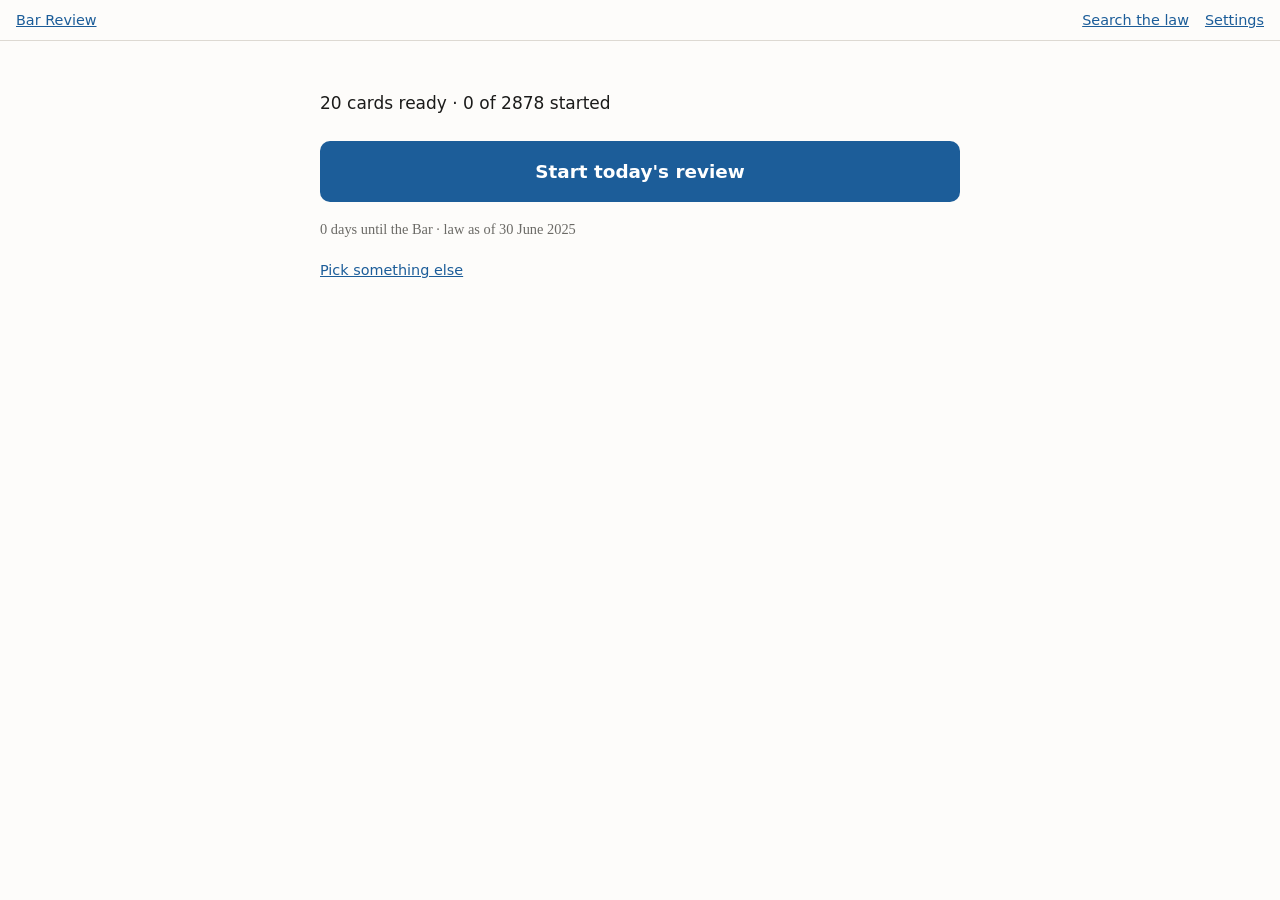
==== index.html @ 3ce19821 "feat: Phase 2 — spaced-repetition drills over 2,878 provisions Splits statutes into individual provi" ====
<!doctype html>
<html lang="en">
<head>
<meta charset="utf-8">
<meta name="viewport" content="width=device-width, initial-scale=1">
<meta http-equiv="Content-Security-Policy"
      content="default-src 'self'; script-src 'self'; style-src 'self'; img-src 'self' data:; connect-src 'self'; base-uri 'none'; form-action 'none'; object-src 'none'">
<title>Bar Review</title>
<link rel="stylesheet" href="app/style.css">
</head>
<body>

<header>
  <button id="nav-home" class="link" type="button">Bar Review</button>
  <nav>
    <button id="nav-library" class="link" type="button">Search the law</button>
    <button id="nav-settings" class="link" type="button">Settings</button>
  </nav>
</header>

<main>

  <!-- HOME: one button. Everything else is quiet. -->
  <section id="home" class="screen">
    <p id="status" class="status">Loading…</p>
    <button id="start" class="big" type="button">Start today's review</button>
    <p id="countdown" class="quiet"></p>
    <button id="pick" class="link quiet" type="button">Pick something else</button>
    <div id="picker" hidden>
      <button class="mode" type="button" data-subject="">Everything</button>
      <button class="mode" type="button" data-subject="civil">Civil Law</button>
      <button class="mode" type="button" data-subject="criminal">Criminal Law</button>
      <button class="mode" type="button" data-subject="political">Political Law</button>
      <button class="mode" type="button" data-subject="commercial_tax">Commercial &amp; Tax</button>
    </div>
  </section>

  <!-- SESSION: one card, nothing else. -->
  <section id="session" class="screen" hidden>
    <p id="progress" class="quiet"></p>
    <article class="card">
      <h2 id="card-citation"></h2>
      <div id="card-answer" hidden>
        <p id="card-text"></p>
        <a id="card-source" class="quiet" target="_blank" rel="noopener noreferrer">View the official source</a>
      </div>
    </article>
    <button id="reveal" class="big" type="button">Show the answer</button>
    <div id="grades" hidden>
      <button class="grade again" type="button" data-grade="0">Didn't know<small>1</small></button>
      <button class="grade hard"  type="button" data-grade="3">Hard<small>2</small></button>
      <button class="grade good"  type="button" data-grade="5">Knew it<small>3</small></button>
    </div>
    <button id="end" class="link quiet" type="button">End session</button>
  </section>

  <!-- DONE -->
  <section id="done" class="screen" hidden>
    <h2>Session finished</h2>
    <p id="done-summary"></p>
    <button id="done-home" class="big" type="button">Back to start</button>
  </section>

  <!-- LIBRARY -->
  <section id="library" class="screen" hidden>
    <label for="q">Search the law</label>
    <input id="q" type="search" placeholder="e.g. rescission, estafa, patent" autocomplete="off">
    <p id="results-count" class="quiet"></p>
    <div id="results"></div>
  </section>

  <!-- SETTINGS -->
  <section id="settings" class="screen" hidden>
    <h2>Settings</h2>

    <label for="exam-date">Your exam date</label>
    <input id="exam-date" type="date">

    <label for="new-limit">New cards per day</label>
    <input id="new-limit" type="number" min="0" max="200" step="5">
    <p class="quiet">Start low. 20 a day is 600 a month.</p>

    <fieldset>
      <legend>Subjects to study</legend>
      <div id="subjects"></div>
    </fieldset>

    <h3>Your progress</h3>
    <p class="quiet">Everything you do stays on this device. Nothing is uploaded.</p>
    <button id="export" class="link" type="button">Save a backup file</button>
    <label for="import" class="link">Restore from a backup file</label>
    <input id="import" type="file" accept="application/json">
    <p id="settings-msg" class="quiet"></p>

    <h3>About the law in this app</h3>
    <p class="quiet" id="about-corpus"></p>
  </section>

</main>

<script type="module" src="app/app.js"></script>
</body>
</html>
---- app/style.css ----
/* Deliberately plain. Native controls, big targets, one thing per screen. */

:root {
  --bg: #fdfcfa;
  --fg: #1b1b1a;
  --quiet: #6b6a66;
  --line: #ddd9d2;
  --accent: #1c5d99;
  --again: #a33;
  --hard: #97701f;
  --good: #2b6a3f;
}

@media (prefers-color-scheme: dark) {
  :root {
    --bg: #16171a;
    --fg: #eceae6;
    --quiet: #9a9892;
    --line: #33353a;
    --accent: #7fb2e5;
    --again: #e08a8a;
    --hard: #d7b45f;
    --good: #85c79b;
  }
}

* { box-sizing: border-box; }

/* A `display` rule beats the hidden attribute, which would leak the grade
   buttons before the answer is shown. Make hidden win, always. */
[hidden] { display: none !important; }

body {
  margin: 0;
  background: var(--bg);
  color: var(--fg);
  font: 17px/1.6 Georgia, "Iowan Old Style", "Times New Roman", serif;
}

header {
  display: flex;
  justify-content: space-between;
  align-items: center;
  gap: 1rem;
  padding: 0.75rem 1rem;
  border-bottom: 1px solid var(--line);
  font-family: system-ui, sans-serif;
  font-size: 0.9rem;
  flex-wrap: wrap;
}

header nav { display: flex; gap: 1rem; }

main {
  max-width: 42rem;
  margin: 0 auto;
  padding: 2rem 1rem 6rem;
}

h2 { font-size: 1.3rem; line-height: 1.3; margin: 0 0 1rem; }
h3 { font-size: 1.05rem; margin: 2.5rem 0 0.5rem; }

.quiet { color: var(--quiet); font-size: 0.9rem; }
.status { font-family: system-ui, sans-serif; margin-bottom: 1.5rem; }

button, input, label { font-family: system-ui, sans-serif; }

/* The one big button. Impossible to miss, impossible to mis-tap. */
.big {
  display: block;
  width: 100%;
  padding: 1.25rem;
  margin: 0 0 1rem;
  font-size: 1.15rem;
  font-weight: 600;
  color: #fff;
  background: var(--accent);
  border: none;
  border-radius: 10px;
  cursor: pointer;
}
.big:hover { filter: brightness(1.08); }

.link {
  background: none;
  border: none;
  padding: 0;
  color: var(--accent);
  font-size: 0.9rem;
  text-decoration: underline;
  cursor: pointer;
}

#picker { display: grid; gap: 0.5rem; margin-top: 1rem; }
.mode {
  padding: 0.85rem;
  background: none;
  border: 1px solid var(--line);
  border-radius: 8px;
  color: var(--fg);
  font-size: 1rem;
  cursor: pointer;
  text-align: left;
}
.mode:hover { border-color: var(--accent); }

/* Session */
.card {
  border: 1px solid var(--line);
  border-radius: 10px;
  padding: 1.5rem;
  margin-bottom: 1.5rem;
  min-height: 9rem;
}
#card-text { white-space: pre-wrap; margin: 0 0 1rem; }

#grades { display: grid; grid-template-columns: repeat(3, 1fr); gap: 0.5rem; }
.grade {
  padding: 1rem 0.5rem;
  border: 2px solid;
  border-radius: 10px;
  background: none;
  font-size: 1rem;
  font-weight: 600;
  cursor: pointer;
  display: flex;
  flex-direction: column;
  align-items: center;
  gap: 0.25rem;
}
.grade small { font-weight: 400; opacity: 0.6; font-size: 0.75rem; }
.again { color: var(--again); border-color: var(--again); }
.hard  { color: var(--hard);  border-color: var(--hard); }
.good  { color: var(--good);  border-color: var(--good); }
.grade:hover { filter: brightness(1.15); }

#end { margin-top: 2rem; }

/* Library */
input[type="search"], input[type="date"], input[type="number"] {
  width: 100%;
  padding: 0.75rem;
  font-size: 1rem;
  border: 1px solid var(--line);
  border-radius: 8px;
  background: var(--bg);
  color: var(--fg);
  margin-bottom: 0.5rem;
}

.result {
  border-top: 1px solid var(--line);
  padding: 1rem 0;
}
.result h3 { margin: 0 0 0.35rem; font-size: 1rem; }
.result p { margin: 0; font-size: 0.95rem; }

/* Settings */
label { display: block; margin: 1.5rem 0 0.35rem; font-size: 0.9rem; }
fieldset { border: 1px solid var(--line); border-radius: 8px; margin: 1.5rem 0; }
legend { font-family: system-ui, sans-serif; font-size: 0.9rem; padding: 0 0.4rem; }
#subjects label { display: flex; gap: 0.5rem; align-items: center; margin: 0.5rem 0; }
#import { display: block; margin-top: 0.5rem; }

mark { background: #ffe98a; color: #1b1b1a; }
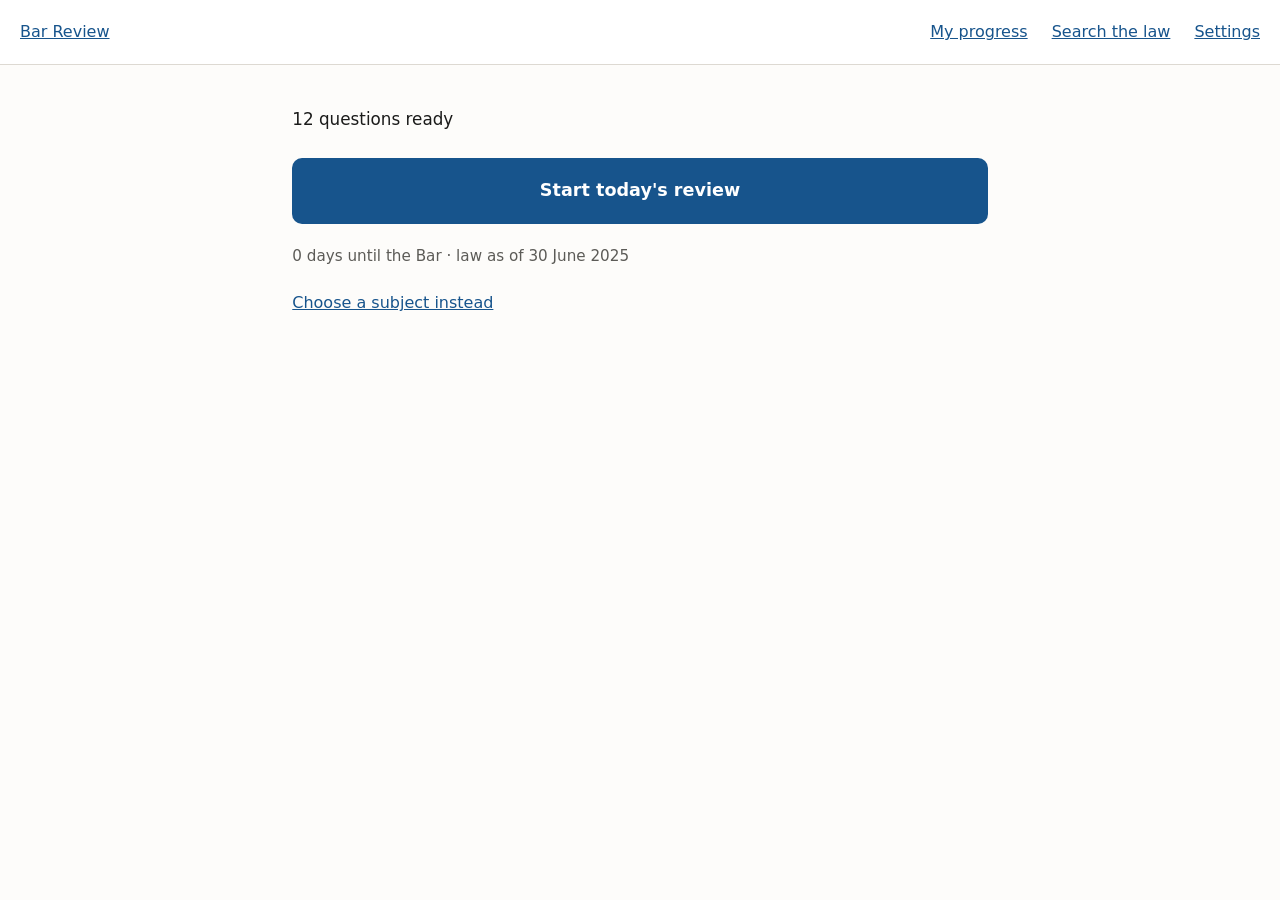
==== commit ee33b03d: "feat: scenario-question study session replacing provision flashcards Five screens, self-graded No/Pa" ====
--- a/index.html
+++ b/index.html
@@ -10,87 +10,100 @@
 </head>
 <body>
 
+<a class="skip" href="#main">Skip to main content</a>
+
 <header>
   <button id="nav-home" class="link" type="button">Bar Review</button>
   <nav>
+    <button id="nav-progress" class="link" type="button">My progress</button>
     <button id="nav-library" class="link" type="button">Search the law</button>
     <button id="nav-settings" class="link" type="button">Settings</button>
   </nav>
 </header>
 
-<main>
+<main id="main">
 
-  <!-- HOME: one button. Everything else is quiet. -->
   <section id="home" class="screen">
-    <p id="status" class="status">Loading…</p>
+    <p id="status" class="status">Loading&hellip;</p>
     <button id="start" class="big" type="button">Start today's review</button>
     <p id="countdown" class="quiet"></p>
-    <button id="pick" class="link quiet" type="button">Pick something else</button>
-    <div id="picker" hidden>
-      <button class="mode" type="button" data-subject="">Everything</button>
-      <button class="mode" type="button" data-subject="civil">Civil Law</button>
-      <button class="mode" type="button" data-subject="criminal">Criminal Law</button>
-      <button class="mode" type="button" data-subject="political">Political Law</button>
-      <button class="mode" type="button" data-subject="commercial_tax">Commercial &amp; Tax</button>
-    </div>
+    <button id="pick" class="link" type="button">Choose a subject instead</button>
+    <div id="picker" hidden></div>
   </section>
 
-  <!-- SESSION: one card, nothing else. -->
   <section id="session" class="screen" hidden>
-    <p id="progress" class="quiet"></p>
+    <p id="progress-line" class="quiet"></p>
+
     <article class="card">
-      <h2 id="card-citation"></h2>
-      <div id="card-answer" hidden>
-        <p id="card-text"></p>
-        <a id="card-source" class="quiet" target="_blank" rel="noopener noreferrer">View the official source</a>
+      <p id="q-type" class="badge"></p>
+      <p id="q-question" class="legal"></p>
+      <p id="q-call"></p>
+
+      <div id="answer" hidden>
+        <h2 class="answer-heading">Answer key</h2>
+        <p id="q-answer" class="legal"></p>
+        <p class="aid-note">This explanation is a study aid. The quoted law below is the authority.</p>
+        <div id="authorities"></div>
+        <p class="verified">Every quotation above was checked against the official text before this question shipped &middot; law as of 30 June 2025</p>
       </div>
     </article>
-    <button id="reveal" class="big" type="button">Show the answer</button>
-    <div id="grades" hidden>
-      <button class="grade again" type="button" data-grade="0">Didn't know<small>1</small></button>
-      <button class="grade hard"  type="button" data-grade="3">Hard<small>2</small></button>
-      <button class="grade good"  type="button" data-grade="5">Knew it<small>3</small></button>
+
+    <button id="reveal" class="big" type="button">Show the answer key</button>
+
+    <div id="grading" hidden>
+      <p class="grade-prompt">Did you get it right?</p>
+      <div id="grades">
+        <button class="grade no" type="button" data-grade="no">No</button>
+        <button class="grade partly" type="button" data-grade="partly">Partly</button>
+        <button class="grade yes" type="button" data-grade="yes">Yes</button>
+      </div>
+      <label for="note">Your notes on this question</label>
+      <textarea id="note" rows="3" placeholder="What you missed, or what your professor said"></textarea>
     </div>
-    <button id="end" class="link quiet" type="button">End session</button>
+
+    <button id="end" class="link" type="button">End this session</button>
   </section>
 
-  <!-- DONE -->
   <section id="done" class="screen" hidden>
     <h2>Session finished</h2>
     <p id="done-summary"></p>
     <button id="done-home" class="big" type="button">Back to start</button>
   </section>
 
-  <!-- LIBRARY -->
+  <section id="progress" class="screen" hidden>
+    <h2>My progress</h2>
+    <div id="progress-body"></div>
+  </section>
+
   <section id="library" class="screen" hidden>
-    <label for="q">Search the law</label>
-    <input id="q" type="search" placeholder="e.g. rescission, estafa, patent" autocomplete="off">
+    <h2>Search the law</h2>
+    <label for="q">Type a word or phrase</label>
+    <input id="q" type="search" autocomplete="off" placeholder="rescission">
     <p id="results-count" class="quiet"></p>
     <div id="results"></div>
   </section>
 
-  <!-- SETTINGS -->
   <section id="settings" class="screen" hidden>
     <h2>Settings</h2>
 
     <label for="exam-date">Your exam date</label>
     <input id="exam-date" type="date">
 
-    <label for="new-limit">New cards per day</label>
+    <label for="new-limit">New questions per day</label>
     <input id="new-limit" type="number" min="0" max="200" step="5">
-    <p class="quiet">Start low. 20 a day is 600 a month.</p>
+    <p class="quiet">Start low. Twenty a day is six hundred a month.</p>
 
     <fieldset>
       <legend>Subjects to study</legend>
       <div id="subjects"></div>
     </fieldset>
 
-    <h3>Your progress</h3>
-    <p class="quiet">Everything you do stays on this device. Nothing is uploaded.</p>
-    <button id="export" class="link" type="button">Save a backup file</button>
-    <label for="import" class="link">Restore from a backup file</label>
+    <h3>Your progress file</h3>
+    <p class="quiet">Everything stays on this device. Nothing is uploaded.</p>
+    <button id="export" class="secondary" type="button">Save a backup file</button>
+    <label for="import">Restore from a backup file</label>
     <input id="import" type="file" accept="application/json">
-    <p id="settings-msg" class="quiet"></p>
+    <p id="settings-msg" class="quiet" role="status"></p>
 
     <h3>About the law in this app</h3>
     <p class="quiet" id="about-corpus"></p>
--- a/app/style.css
+++ b/app/style.css
@@ -1,165 +1,217 @@
-/* Deliberately plain. Native controls, big targets, one thing per screen. */
+/* Readability first. The reader is 50, non-technical, and reading for hours. */
 
 :root {
   --bg: #fdfcfa;
+  --surface: #ffffff;
   --fg: #1b1b1a;
-  --quiet: #6b6a66;
+  --quiet: #5c5b57;
   --line: #ddd9d2;
-  --accent: #1c5d99;
-  --again: #a33;
-  --hard: #97701f;
-  --good: #2b6a3f;
+  --accent: #17548c;
+  --accent-fg: #ffffff;
+  --no: #9c2f2f;
+  --partly: #8a6410;
+  --yes: #23603a;
+  --measure: 68ch;
 }
 
 @media (prefers-color-scheme: dark) {
   :root {
-    --bg: #16171a;
-    --fg: #eceae6;
-    --quiet: #9a9892;
-    --line: #33353a;
-    --accent: #7fb2e5;
-    --again: #e08a8a;
-    --hard: #d7b45f;
-    --good: #85c79b;
+    --bg: #15161a;
+    --surface: #1c1e23;
+    --fg: #ecebe7;
+    --quiet: #a5a39d;
+    --line: #343740;
+    --accent: #7db4e8;
+    --accent-fg: #10141a;
+    --no: #e59191;
+    --partly: #dcb96a;
+    --yes: #8ecda4;
   }
 }
 
 * { box-sizing: border-box; }
 
-/* A `display` rule beats the hidden attribute, which would leak the grade
-   buttons before the answer is shown. Make hidden win, always. */
+/* A display rule beats the hidden attribute, which would leak the answer. */
 [hidden] { display: none !important; }
 
 body {
   margin: 0;
   background: var(--bg);
   color: var(--fg);
-  font: 17px/1.6 Georgia, "Iowan Old Style", "Times New Roman", serif;
+  font: 17px/1.7 system-ui, -apple-system, "Segoe UI", sans-serif;
+}
+
+.skip { position: absolute; left: -9999px; }
+.skip:focus {
+  left: 1rem;
+  top: 0.5rem;
+  background: var(--accent);
+  color: var(--accent-fg);
+  padding: 0.6rem 1rem;
+  border-radius: 8px;
+  z-index: 10;
 }
 
 header {
   display: flex;
   justify-content: space-between;
   align-items: center;
-  gap: 1rem;
-  padding: 0.75rem 1rem;
+  gap: 1rem 1.5rem;
+  flex-wrap: wrap;
+  padding: 0.9rem 1.25rem;
   border-bottom: 1px solid var(--line);
-  font-family: system-ui, sans-serif;
-  font-size: 0.9rem;
-  flex-wrap: wrap;
-}
-
-header nav { display: flex; gap: 1rem; }
+  background: var(--surface);
+}
+header nav { display: flex; gap: 1.5rem; flex-wrap: wrap; }
 
 main {
-  max-width: 42rem;
+  max-width: var(--measure);
   margin: 0 auto;
-  padding: 2rem 1rem 6rem;
-}
-
-h2 { font-size: 1.3rem; line-height: 1.3; margin: 0 0 1rem; }
-h3 { font-size: 1.05rem; margin: 2.5rem 0 0.5rem; }
-
-.quiet { color: var(--quiet); font-size: 0.9rem; }
-.status { font-family: system-ui, sans-serif; margin-bottom: 1.5rem; }
-
-button, input, label { font-family: system-ui, sans-serif; }
-
-/* The one big button. Impossible to miss, impossible to mis-tap. */
+  padding: 2.5rem 1.25rem 6rem;
+}
+
+h2 { font-size: 1.4rem; margin: 0 0 1.25rem; line-height: 1.35; }
+h3 { font-size: 1.1rem; margin: 2.5rem 0 0.5rem; }
+
+.quiet { color: var(--quiet); font-size: 0.95rem; }
+.status { font-size: 1.05rem; margin: 0 0 1.5rem; }
+
+/* Legal prose is serif. UI chrome stays sans. */
+.legal, .quote-text, .result-text {
+  font-family: Georgia, "Iowan Old Style", "Times New Roman", serif;
+  line-height: 1.7;
+}
+
+button { font: inherit; cursor: pointer; }
+
+:focus-visible { outline: 3px solid var(--accent); outline-offset: 2px; }
+
 .big {
   display: block;
   width: 100%;
-  padding: 1.25rem;
-  margin: 0 0 1rem;
-  font-size: 1.15rem;
+  padding: 1.15rem 1.25rem;
+  margin: 0 0 1.25rem;
+  font-size: 1.1rem;
   font-weight: 600;
-  color: #fff;
+  color: var(--accent-fg);
   background: var(--accent);
   border: none;
   border-radius: 10px;
-  cursor: pointer;
-}
-.big:hover { filter: brightness(1.08); }
+}
+.big:hover { filter: brightness(1.1); }
+
+.secondary {
+  padding: 0.75rem 1.25rem;
+  background: var(--surface);
+  color: var(--fg);
+  border: 1px solid var(--line);
+  border-radius: 8px;
+}
 
 .link {
   background: none;
   border: none;
-  padding: 0;
+  padding: 0.25rem 0;
   color: var(--accent);
-  font-size: 0.9rem;
+  font-size: 1rem;
   text-decoration: underline;
-  cursor: pointer;
-}
-
-#picker { display: grid; gap: 0.5rem; margin-top: 1rem; }
+}
+
+#picker { display: grid; gap: 0.6rem; margin-top: 1rem; }
 .mode {
-  padding: 0.85rem;
-  background: none;
-  border: 1px solid var(--line);
-  border-radius: 8px;
-  color: var(--fg);
-  font-size: 1rem;
-  cursor: pointer;
+  padding: 1rem 1.15rem;
+  background: var(--surface);
+  border: 1px solid var(--line);
+  border-radius: 10px;
+  color: var(--fg);
   text-align: left;
+  font-size: 1.05rem;
 }
 .mode:hover { border-color: var(--accent); }
 
-/* Session */
 .card {
-  border: 1px solid var(--line);
-  border-radius: 10px;
-  padding: 1.5rem;
+  background: var(--surface);
+  border: 1px solid var(--line);
+  border-radius: 12px;
+  padding: 1.75rem;
   margin-bottom: 1.5rem;
-  min-height: 9rem;
-}
-#card-text { white-space: pre-wrap; margin: 0 0 1rem; }
-
-#grades { display: grid; grid-template-columns: repeat(3, 1fr); gap: 0.5rem; }
+}
+
+.badge {
+  display: inline-block;
+  margin: 0 0 1rem;
+  padding: 0.3rem 0.8rem;
+  border-radius: 999px;
+  background: var(--bg);
+  border: 1px solid var(--line);
+  font-size: 0.85rem;
+  color: var(--quiet);
+}
+
+#q-question { margin: 0 0 1.25rem; }
+#q-call { font-weight: 600; margin: 0 0 0.5rem; }
+
+.answer-heading {
+  font-size: 1.1rem;
+  margin: 1.75rem 0 0.75rem;
+  padding-top: 1.5rem;
+  border-top: 1px solid var(--line);
+  color: var(--yes);
+}
+
+.aid-note, .verified { font-size: 0.9rem; color: var(--quiet); margin: 1rem 0; }
+
+.quote {
+  background: var(--bg);
+  border-left: 4px solid var(--accent);
+  border-radius: 0;
+  padding: 1rem 1.25rem;
+  margin: 1rem 0;
+}
+.quote-cite { font-weight: 600; margin: 0 0 0.5rem; color: var(--accent); }
+.quote-text { margin: 0 0 0.75rem; font-size: 1rem; }
+
+.grade-prompt { margin: 0 0 0.75rem; font-weight: 600; }
+#grades { display: grid; grid-template-columns: repeat(3, 1fr); gap: 0.75rem; margin-bottom: 1.5rem; }
 .grade {
-  padding: 1rem 0.5rem;
+  padding: 1.1rem 0.5rem;
   border: 2px solid;
   border-radius: 10px;
-  background: none;
-  font-size: 1rem;
+  background: var(--surface);
+  font-size: 1.05rem;
   font-weight: 600;
-  cursor: pointer;
-  display: flex;
-  flex-direction: column;
-  align-items: center;
-  gap: 0.25rem;
-}
-.grade small { font-weight: 400; opacity: 0.6; font-size: 0.75rem; }
-.again { color: var(--again); border-color: var(--again); }
-.hard  { color: var(--hard);  border-color: var(--hard); }
-.good  { color: var(--good);  border-color: var(--good); }
-.grade:hover { filter: brightness(1.15); }
-
-#end { margin-top: 2rem; }
-
-/* Library */
-input[type="search"], input[type="date"], input[type="number"] {
+}
+.no { color: var(--no); border-color: var(--no); }
+.partly { color: var(--partly); border-color: var(--partly); }
+.yes { color: var(--yes); border-color: var(--yes); }
+.grade:hover { filter: brightness(1.12); }
+
+label { display: block; margin: 1.5rem 0 0.4rem; font-weight: 600; font-size: 1rem; }
+
+input[type="search"], input[type="date"], input[type="number"], textarea {
   width: 100%;
-  padding: 0.75rem;
-  font-size: 1rem;
+  padding: 0.8rem;
+  font: inherit;
+  color: var(--fg);
+  background: var(--surface);
   border: 1px solid var(--line);
   border-radius: 8px;
-  background: var(--bg);
-  color: var(--fg);
-  margin-bottom: 0.5rem;
-}
-
-.result {
-  border-top: 1px solid var(--line);
-  padding: 1rem 0;
-}
-.result h3 { margin: 0 0 0.35rem; font-size: 1rem; }
-.result p { margin: 0; font-size: 0.95rem; }
-
-/* Settings */
-label { display: block; margin: 1.5rem 0 0.35rem; font-size: 0.9rem; }
-fieldset { border: 1px solid var(--line); border-radius: 8px; margin: 1.5rem 0; }
-legend { font-family: system-ui, sans-serif; font-size: 0.9rem; padding: 0 0.4rem; }
-#subjects label { display: flex; gap: 0.5rem; align-items: center; margin: 0.5rem 0; }
-#import { display: block; margin-top: 0.5rem; }
-
-mark { background: #ffe98a; color: #1b1b1a; }
+}
+textarea { resize: vertical; }
+
+fieldset { border: 1px solid var(--line); border-radius: 10px; margin: 1.5rem 0; padding: 1rem 1.25rem; }
+legend { padding: 0 0.4rem; font-weight: 600; }
+#subjects label { display: flex; align-items: center; gap: 0.6rem; margin: 0.6rem 0; font-weight: 400; }
+#subjects input { width: 1.15rem; height: 1.15rem; }
+
+.result { border-top: 1px solid var(--line); padding: 1.25rem 0; }
+.result-cite { font-weight: 600; margin: 0 0 0.4rem; }
+.result-text { margin: 0; }
+mark { background: #ffe98a; color: #1b1b1a; padding: 0 0.15em; }
+
+.stat { display: flex; justify-content: space-between; gap: 1rem; padding: 0.85rem 0; border-bottom: 1px solid var(--line); }
+.stat-label { color: var(--quiet); }
+.stat-value { font-weight: 600; }
+
+.bar { height: 0.6rem; background: var(--line); border-radius: 999px; overflow: hidden; margin-top: 0.35rem; }
+.bar span { display: block; height: 100%; background: var(--accent); }
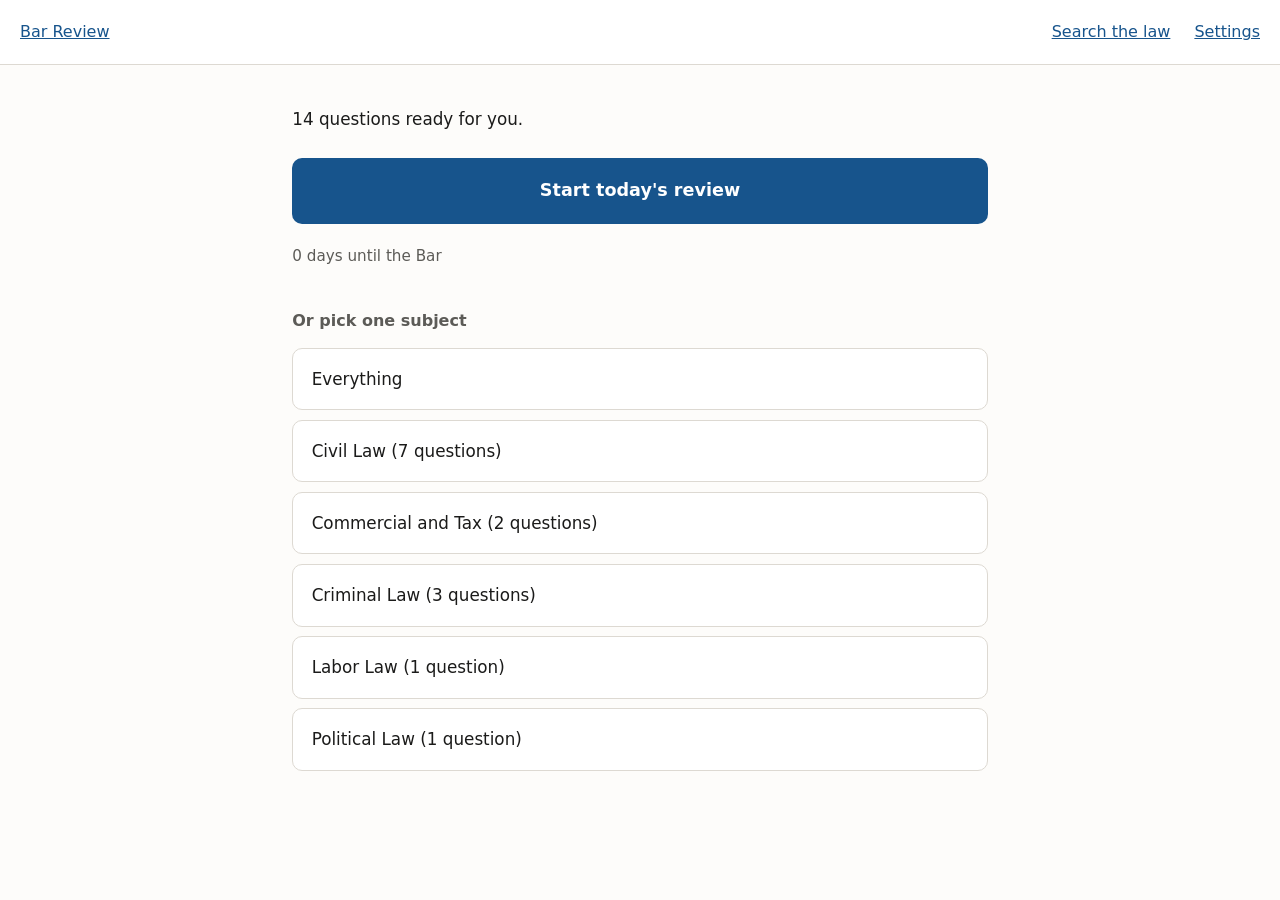
==== commit 200193fe: "feat: instant load, richer answer keys, simpler app Speed: the corpus leaves the browser. Only bank/" ====
--- a/index.html
+++ b/index.html
@@ -15,7 +15,6 @@
 <header>
   <button id="nav-home" class="link" type="button">Bar Review</button>
   <nav>
-    <button id="nav-progress" class="link" type="button">My progress</button>
     <button id="nav-library" class="link" type="button">Search the law</button>
     <button id="nav-settings" class="link" type="button">Settings</button>
   </nav>
@@ -26,9 +25,10 @@
   <section id="home" class="screen">
     <p id="status" class="status">Loading&hellip;</p>
     <button id="start" class="big" type="button">Start today's review</button>
-    <p id="countdown" class="quiet"></p>
-    <button id="pick" class="link" type="button">Choose a subject instead</button>
-    <div id="picker" hidden></div>
+    <p id="scoreline" class="quiet"></p>
+
+    <h2 class="section-heading">Or pick one subject</h2>
+    <div id="picker"></div>
   </section>
 
   <section id="session" class="screen" hidden>
@@ -40,15 +40,29 @@
       <p id="q-call"></p>
 
       <div id="answer" hidden>
-        <h2 class="answer-heading">Answer key</h2>
+        <h2 class="answer-heading">Answer</h2>
         <p id="q-answer" class="legal"></p>
-        <p class="aid-note">This explanation is a study aid. The quoted law below is the authority.</p>
-        <div id="authorities"></div>
-        <p class="verified">Every quotation above was checked against the official text before this question shipped &middot; law as of 30 June 2025</p>
+
+        <div id="exceptions-block" hidden>
+          <h3 class="sub-heading">Exceptions and qualifications</h3>
+          <p id="q-exceptions" class="legal"></p>
+        </div>
+
+        <div id="controlling-block" hidden>
+          <h3 class="sub-heading">The law that governs</h3>
+          <div id="controlling"></div>
+        </div>
+
+        <div id="related-block" hidden>
+          <h3 class="sub-heading">Related cases</h3>
+          <div id="related"></div>
+        </div>
+
+        <p class="verified">Every quotation was checked word-for-word against the official text before this question shipped. Law as of 30 June 2025.</p>
       </div>
     </article>
 
-    <button id="reveal" class="big" type="button">Show the answer key</button>
+    <button id="reveal" class="big" type="button">Show the answer</button>
 
     <div id="grading" hidden>
       <p class="grade-prompt">Did you get it right?</p>
@@ -62,17 +76,6 @@
     </div>
 
     <button id="end" class="link" type="button">End this session</button>
-  </section>
-
-  <section id="done" class="screen" hidden>
-    <h2>Session finished</h2>
-    <p id="done-summary"></p>
-    <button id="done-home" class="big" type="button">Back to start</button>
-  </section>
-
-  <section id="progress" class="screen" hidden>
-    <h2>My progress</h2>
-    <div id="progress-body"></div>
   </section>
 
   <section id="library" class="screen" hidden>
--- a/app/style.css
+++ b/app/style.css
@@ -215,3 +215,15 @@
 
 .bar { height: 0.6rem; background: var(--line); border-radius: 999px; overflow: hidden; margin-top: 0.35rem; }
 .bar span { display: block; height: 100%; background: var(--accent); }
+
+.section-heading { font-size: 1rem; margin: 2.5rem 0 0.75rem; color: var(--quiet); font-weight: 600; }
+.sub-heading { font-size: 1rem; margin: 1.75rem 0 0.5rem; }
+#scoreline { margin: 0 0 0.5rem; }
+
+/* Phone: stack the grades so each stays a comfortable target. */
+@media (max-width: 380px) {
+  #grades { grid-template-columns: 1fr; }
+  main { padding: 1.5rem 1rem 5rem; }
+  .card { padding: 1.25rem; }
+}
+.grade, .big, .mode { min-height: 48px; }
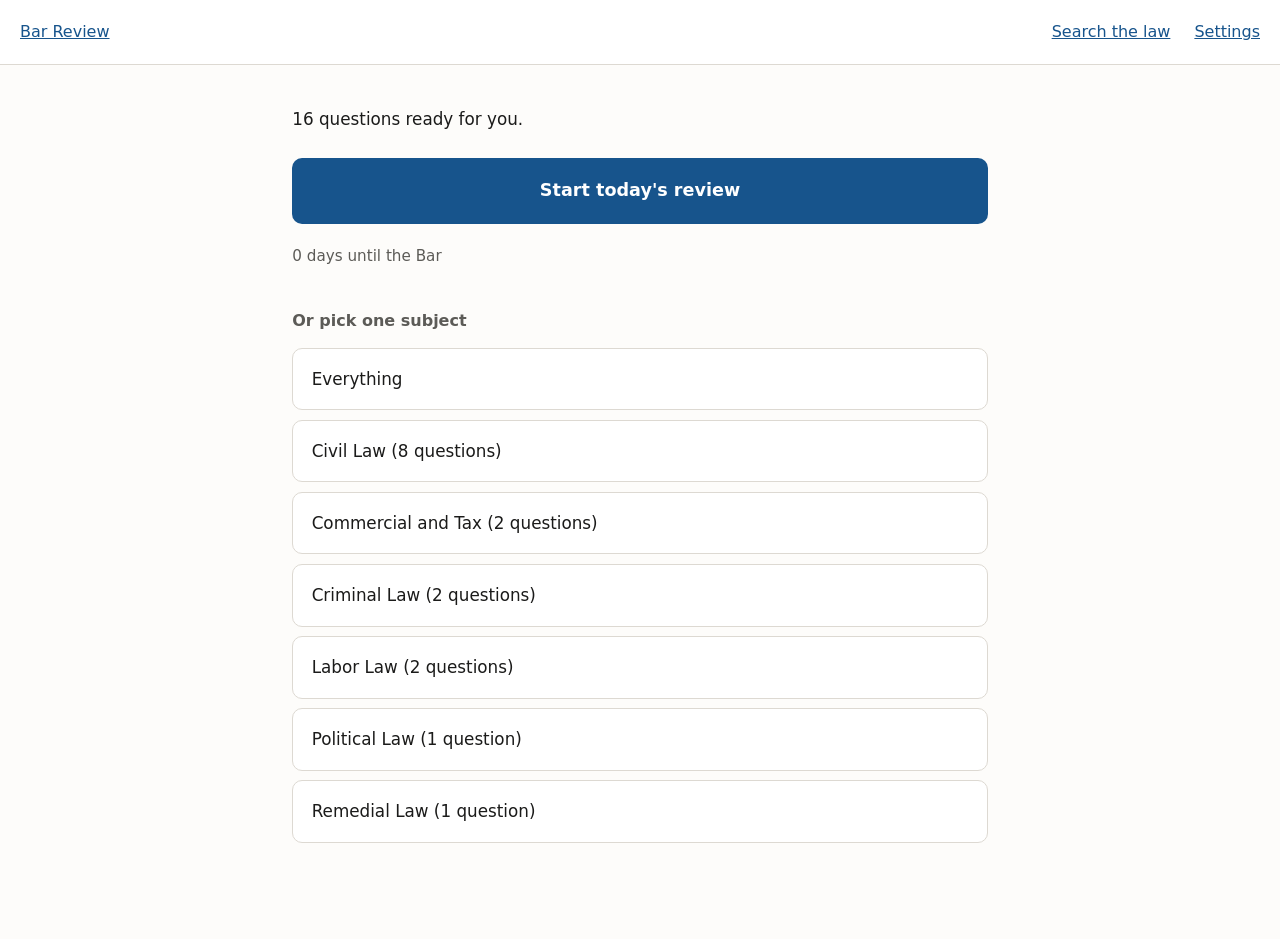
==== commit f8911de3: "fix: real case citations with parties, verdict and reasoning Two problems. The 'Related cases' headi" ====
--- a/index.html
+++ b/index.html
@@ -53,8 +53,13 @@
           <div id="controlling"></div>
         </div>
 
+        <div id="related-provisions-block" hidden>
+          <h3 class="sub-heading">Other provisions that matter here</h3>
+          <div id="related-provisions"></div>
+        </div>
+
         <div id="related-block" hidden>
-          <h3 class="sub-heading">Related cases</h3>
+          <h3 class="sub-heading">Decided cases on this point</h3>
           <div id="related"></div>
         </div>
 
--- a/app/style.css
+++ b/app/style.css
@@ -227,3 +227,10 @@
   .card { padding: 1.25rem; }
 }
 .grade, .big, .mode { min-height: 48px; }
+
+.case-context {
+  font-size: 0.95rem;
+  line-height: 1.65;
+  margin: 0 0 0.85rem;
+  color: var(--fg);
+}
